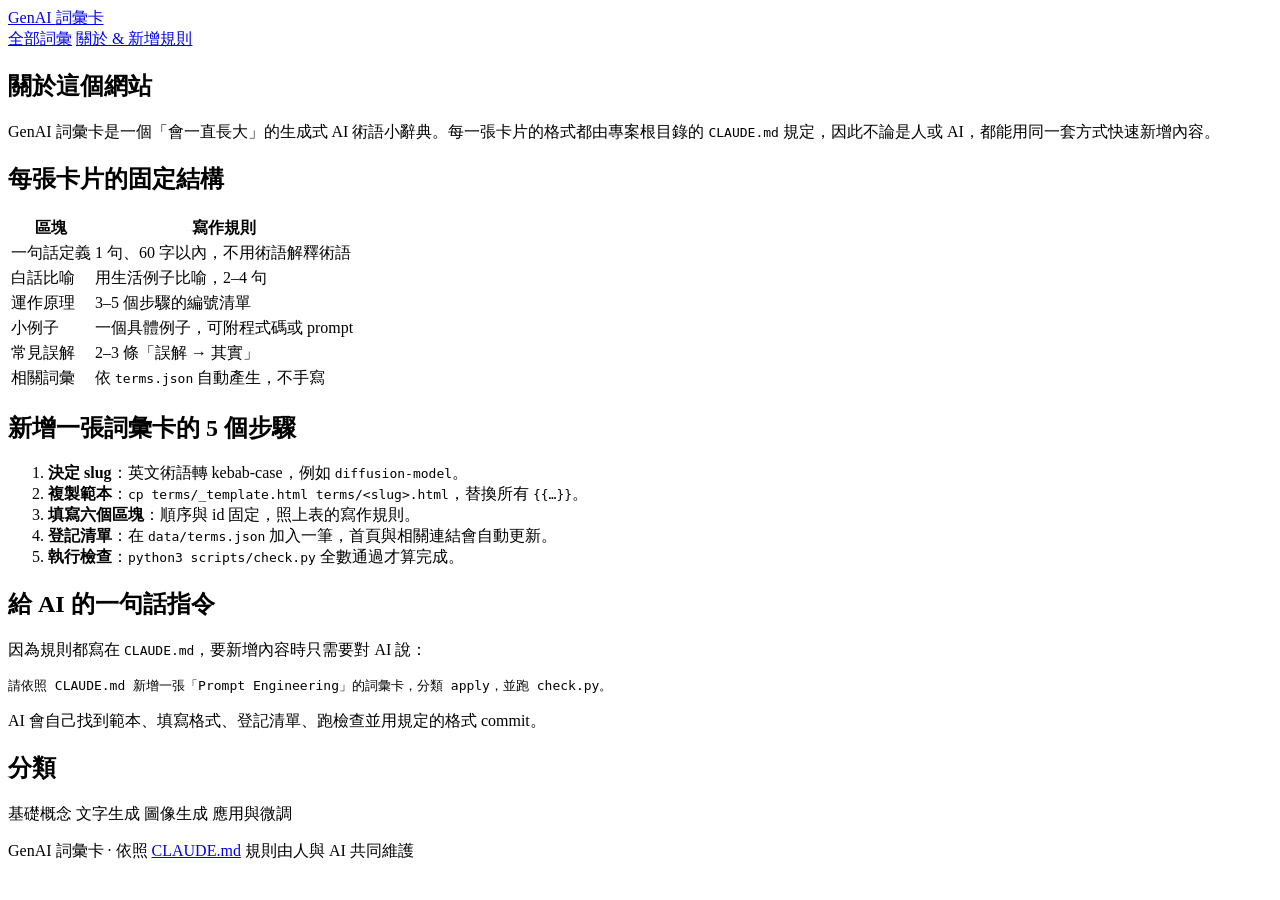
==== about.html @ 06db32c3 "Add files via upload" ====
<!doctype html>
<html lang="zh-Hant">
<head>
  <meta charset="utf-8">
  <meta name="viewport" content="width=device-width, initial-scale=1">
  <title>關於 · GenAI 詞彙卡</title>
  <meta name="description" content="GenAI 詞彙卡的專案說明與新增詞彙的規則。">
  <link rel="preconnect" href="https://fonts.googleapis.com">
  <link rel="preconnect" href="https://fonts.gstatic.com" crossorigin>
  <link href="https://fonts.googleapis.com/css2?family=Noto+Sans+TC:wght@400;500;700&display=swap" rel="stylesheet">
  <link rel="stylesheet" href="assets/style.css">
</head>
<body>
  <header class="site-header">
    <div class="wrap">
      <a class="brand" href="index.html">GenAI <span>詞彙卡</span></a>
      <nav class="site-nav">
        <a href="index.html">全部詞彙</a>
        <a href="about.html" aria-current="page">關於 & 新增規則</a>
      </nav>
    </div>
  </header>

  <main class="wrap prose">
    <section class="hero">
      <h1>關於這個網站</h1>
      <p>GenAI 詞彙卡是一個「會一直長大」的生成式 AI 術語小辭典。每一張卡片的格式都由專案根目錄的 <code>CLAUDE.md</code> 規定，因此不論是人或 AI，都能用同一套方式快速新增內容。</p>
    </section>

    <h2>每張卡片的固定結構</h2>
    <table>
      <thead><tr><th>區塊</th><th>寫作規則</th></tr></thead>
      <tbody>
        <tr><td>一句話定義</td><td>1 句、60 字以內，不用術語解釋術語</td></tr>
        <tr><td>白話比喻</td><td>用生活例子比喻，2–4 句</td></tr>
        <tr><td>運作原理</td><td>3–5 個步驟的編號清單</td></tr>
        <tr><td>小例子</td><td>一個具體例子，可附程式碼或 prompt</td></tr>
        <tr><td>常見誤解</td><td>2–3 條「誤解 → 其實」</td></tr>
        <tr><td>相關詞彙</td><td>依 <code>terms.json</code> 自動產生，不手寫</td></tr>
      </tbody>
    </table>

    <h2>新增一張詞彙卡的 5 個步驟</h2>
    <ol class="steps">
      <li><strong>決定 slug</strong>：英文術語轉 kebab-case，例如 <code>diffusion-model</code>。</li>
      <li><strong>複製範本</strong>：<code>cp terms/_template.html terms/&lt;slug&gt;.html</code>，替換所有 <code>{{…}}</code>。</li>
      <li><strong>填寫六個區塊</strong>：順序與 id 固定，照上表的寫作規則。</li>
      <li><strong>登記清單</strong>：在 <code>data/terms.json</code> 加入一筆，首頁與相關連結會自動更新。</li>
      <li><strong>執行檢查</strong>：<code>python3 scripts/check.py</code> 全數通過才算完成。</li>
    </ol>

    <h2>給 AI 的一句話指令</h2>
    <p>因為規則都寫在 <code>CLAUDE.md</code>，要新增內容時只需要對 AI 說：</p>
    <pre><code>請依照 CLAUDE.md 新增一張「Prompt Engineering」的詞彙卡，分類 apply，並跑 check.py。</code></pre>
    <p>AI 會自己找到範本、填寫格式、登記清單、跑檢查並用規定的格式 commit。</p>

    <h2>分類</h2>
    <p>
      <span class="badge cat-basic">基礎概念</span>
      <span class="badge cat-text">文字生成</span>
      <span class="badge cat-image">圖像生成</span>
      <span class="badge cat-apply">應用與微調</span>
    </p>
  </main>

  <footer class="site-footer">
    <div class="wrap">GenAI 詞彙卡 · 依照 <a href="about.html">CLAUDE.md</a> 規則由人與 AI 共同維護</div>
  </footer>
</body>
</html>
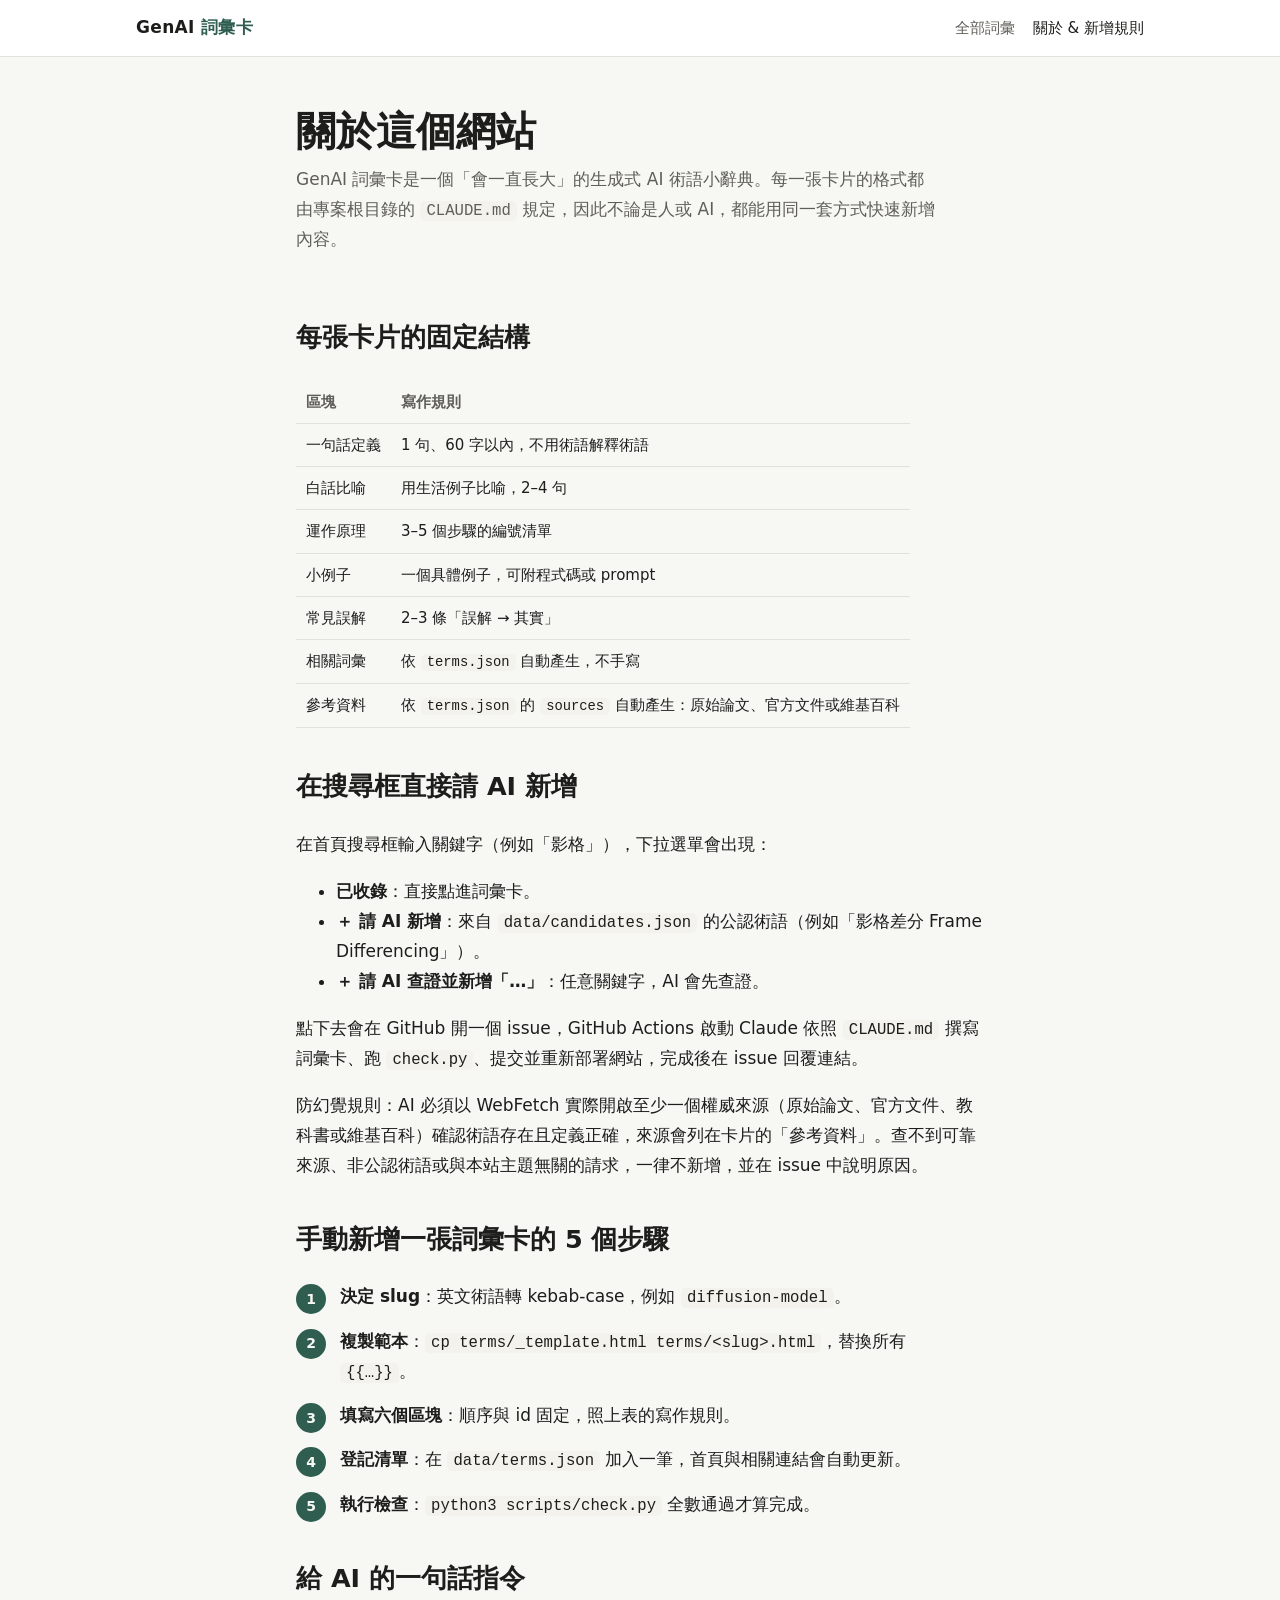
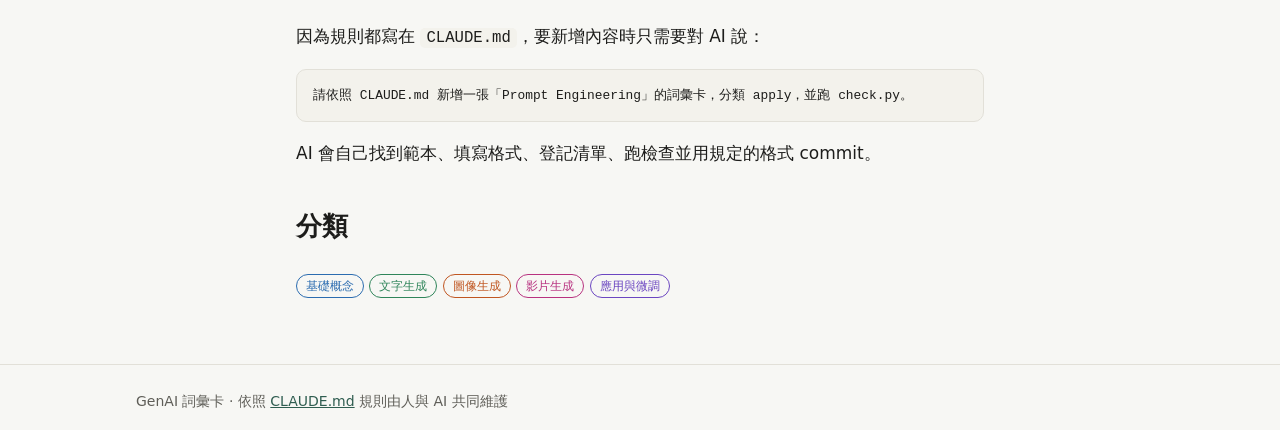
==== commit a42f8224: "feat: search suggestions with AI-assisted term creation and source requirements - Search box suggest" ====
--- a/about.html
+++ b/about.html
@@ -37,10 +37,21 @@
         <tr><td>小例子</td><td>一個具體例子，可附程式碼或 prompt</td></tr>
         <tr><td>常見誤解</td><td>2–3 條「誤解 → 其實」</td></tr>
         <tr><td>相關詞彙</td><td>依 <code>terms.json</code> 自動產生，不手寫</td></tr>
+        <tr><td>參考資料</td><td>依 <code>terms.json</code> 的 <code>sources</code> 自動產生：原始論文、官方文件或維基百科</td></tr>
       </tbody>
     </table>
 
-    <h2>新增一張詞彙卡的 5 個步驟</h2>
+    <h2>在搜尋框直接請 AI 新增</h2>
+    <p>在首頁搜尋框輸入關鍵字（例如「影格」），下拉選單會出現：</p>
+    <ul>
+      <li><strong>已收錄</strong>：直接點進詞彙卡。</li>
+      <li><strong>＋ 請 AI 新增</strong>：來自 <code>data/candidates.json</code> 的公認術語（例如「影格差分 Frame Differencing」）。</li>
+      <li><strong>＋ 請 AI 查證並新增「…」</strong>：任意關鍵字，AI 會先查證。</li>
+    </ul>
+    <p>點下去會在 GitHub 開一個 issue，GitHub Actions 啟動 Claude 依照 <code>CLAUDE.md</code> 撰寫詞彙卡、跑 <code>check.py</code>、提交並重新部署網站，完成後在 issue 回覆連結。</p>
+    <p class="note">防幻覺規則：AI 必須以 WebFetch 實際開啟至少一個權威來源（原始論文、官方文件、教科書或維基百科）確認術語存在且定義正確，來源會列在卡片的「參考資料」。查不到可靠來源、非公認術語或與本站主題無關的請求，一律不新增，並在 issue 中說明原因。</p>
+
+    <h2>手動新增一張詞彙卡的 5 個步驟</h2>
     <ol class="steps">
       <li><strong>決定 slug</strong>：英文術語轉 kebab-case，例如 <code>diffusion-model</code>。</li>
       <li><strong>複製範本</strong>：<code>cp terms/_template.html terms/&lt;slug&gt;.html</code>，替換所有 <code>{{…}}</code>。</li>
@@ -59,6 +70,7 @@
       <span class="badge cat-basic">基礎概念</span>
       <span class="badge cat-text">文字生成</span>
       <span class="badge cat-image">圖像生成</span>
+      <span class="badge cat-video">影片生成</span>
       <span class="badge cat-apply">應用與微調</span>
     </p>
   </main>
--- a/assets/style.css
+++ b/assets/style.css
@@ -0,0 +1,211 @@
+/* GenAI 詞彙卡 — 全站唯一樣式表。只用 :root 中的變數，勿在 HTML 寫 inline style。 */
+
+:root {
+  --bg: #f7f7f4;
+  --surface: #ffffff;
+  --surface-2: #f0efe9;
+  --text: #1d1d1b;
+  --muted: #5f5e58;
+  --border: #e2e0d8;
+  --accent: #2f5d50;
+  --code-bg: #f3f2ec;
+
+  --c-basic: #2b6cb0;
+  --c-text: #2f855a;
+  --c-image: #c05621;
+  --c-video: #b83280;
+  --c-apply: #6b46c1;
+
+  --radius: 14px;
+  --shadow: 0 1px 2px rgba(0,0,0,.04), 0 4px 16px rgba(0,0,0,.05);
+  --max: 1040px;
+  --font: "Noto Sans TC", system-ui, -apple-system, "PingFang TC", "Microsoft JhengHei", sans-serif;
+  --mono: ui-monospace, SFMono-Regular, Menlo, Consolas, monospace;
+}
+
+@media (prefers-color-scheme: dark) {
+  :root {
+    --bg: #151614;
+    --surface: #1e1f1c;
+    --surface-2: #262724;
+    --text: #ecebe6;
+    --muted: #a3a29b;
+    --border: #34352f;
+    --accent: #7fc4ac;
+    --code-bg: #262724;
+
+    --c-basic: #63a4ec;
+    --c-text: #5fc48d;
+    --c-image: #f0965a;
+    --c-video: #ee7fbf;
+    --c-apply: #a98af0;
+
+    --shadow: 0 1px 2px rgba(0,0,0,.3);
+  }
+}
+
+* { box-sizing: border-box; }
+html { -webkit-text-size-adjust: 100%; }
+body {
+  margin: 0;
+  background: var(--bg);
+  color: var(--text);
+  font-family: var(--font);
+  line-height: 1.75;
+  font-size: 17px;
+}
+a { color: var(--accent); }
+img { max-width: 100%; }
+
+.wrap { max-width: var(--max); margin: 0 auto; padding: 0 16px; }
+
+/* ---------- header / footer ---------- */
+.site-header {
+  border-bottom: 1px solid var(--border);
+  background: var(--surface);
+  position: sticky; top: 0; z-index: 10;
+}
+.site-header .wrap { display: flex; align-items: center; justify-content: space-between; height: 56px; gap: 12px; }
+.brand { font-weight: 700; color: var(--text); text-decoration: none; letter-spacing: .02em; white-space: nowrap; }
+.brand span { color: var(--accent); }
+.site-nav { display: flex; gap: 18px; }
+.site-nav a { color: var(--muted); text-decoration: none; font-size: 15px; }
+.site-nav a:hover, .site-nav a[aria-current="page"] { color: var(--text); }
+
+.site-footer { border-top: 1px solid var(--border); margin-top: 64px; padding: 24px 0; color: var(--muted); font-size: 14px; }
+
+/* ---------- home ---------- */
+.hero { padding: 48px 0 24px; }
+.hero h1 { font-size: clamp(28px, 5vw, 40px); line-height: 1.3; margin: 0 0 8px; }
+.hero p { color: var(--muted); margin: 0; max-width: 640px; }
+
+.toolbar { display: flex; flex-wrap: wrap; gap: 12px; align-items: center; margin: 24px 0; }
+.search-box { position: relative; flex: 1 1 260px; min-width: 0; }
+.search {
+  width: 100%;
+  padding: 10px 14px; font: inherit; font-size: 16px;
+  border: 1px solid var(--border); border-radius: 999px;
+  background: var(--surface); color: var(--text);
+}
+.search:focus { outline: 2px solid var(--accent); outline-offset: 1px; }
+.filters { display: flex; flex-wrap: wrap; gap: 8px; }
+.chip {
+  font: inherit; font-size: 14px; cursor: pointer;
+  padding: 6px 14px; border-radius: 999px;
+  border: 1px solid var(--border); background: var(--surface); color: var(--muted);
+}
+.chip[aria-pressed="true"] { background: var(--text); color: var(--bg); border-color: var(--text); }
+
+.count { color: var(--muted); font-size: 14px; margin: 0 0 12px; }
+
+.grid { display: grid; grid-template-columns: repeat(auto-fill, minmax(260px, 1fr)); gap: 16px; }
+.card {
+  display: flex; flex-direction: column; gap: 6px;
+  padding: 18px 18px 16px; border-radius: var(--radius);
+  background: var(--surface); border: 1px solid var(--border); box-shadow: var(--shadow);
+  color: var(--text); text-decoration: none;
+  border-top: 4px solid var(--cat, var(--accent));
+  transition: transform .15s ease;
+}
+.card:hover { transform: translateY(-2px); }
+.card h3 { margin: 0; font-size: 19px; }
+.card .en { color: var(--muted); font-size: 13px; }
+.card p { margin: 4px 0 0; font-size: 15px; color: var(--muted); line-height: 1.6; }
+.card .meta { margin-top: auto; padding-top: 8px; display: flex; gap: 8px; }
+.empty { color: var(--muted); padding: 32px 0; text-align: center; }
+
+.cat-basic { --cat: var(--c-basic); }
+.cat-text  { --cat: var(--c-text); }
+.cat-image { --cat: var(--c-image); }
+.cat-video { --cat: var(--c-video); }
+.cat-apply { --cat: var(--c-apply); }
+
+.badge {
+  display: inline-block; font-size: 12px; line-height: 1; padding: 5px 9px; border-radius: 999px;
+  color: var(--cat, var(--muted)); border: 1px solid currentColor; white-space: nowrap;
+}
+.badge.level { --cat: var(--muted); }
+
+/* search suggestions */
+.suggest {
+  position: absolute; left: 0; right: 0; top: calc(100% + 6px); z-index: 20;
+  list-style: none; margin: 0; padding: 6px;
+  background: var(--surface); border: 1px solid var(--border); border-radius: var(--radius); box-shadow: var(--shadow);
+  max-height: 60vh; overflow-y: auto;
+}
+.sg {
+  display: grid; grid-template-columns: 1fr auto; column-gap: 10px;
+  padding: 8px 12px; border-radius: 10px; text-decoration: none; color: var(--text);
+  border-left: 3px solid var(--cat, var(--border));
+}
+.sg:hover { background: var(--surface-2); }
+.sg-term { font-weight: 500; }
+.sg-en { grid-column: 1; color: var(--muted); font-size: 13px; }
+.sg-tag { grid-column: 2; grid-row: 1 / span 2; align-self: center; font-size: 12px; color: var(--muted); white-space: nowrap; }
+.sg-want .sg-tag, .sg-free .sg-term { color: var(--accent); }
+
+/* ---------- term page ---------- */
+.crumbs { font-size: 14px; color: var(--muted); padding-top: 24px; }
+.crumbs a { color: var(--muted); }
+.term-head { padding: 12px 0 8px; border-bottom: 1px solid var(--border); margin-bottom: 8px; }
+.term-head h1 { font-size: clamp(28px, 5vw, 38px); margin: 0; line-height: 1.3; }
+.term-head .en { color: var(--muted); margin: 2px 0 12px; }
+.term-head .meta { display: flex; gap: 8px; flex-wrap: wrap; }
+
+.term { max-width: 720px; }
+.term section { padding: 20px 0 4px; }
+.term h2 {
+  font-size: 15px; letter-spacing: .08em; color: var(--muted); font-weight: 600;
+  margin: 0 0 8px; display: flex; align-items: center; gap: 8px;
+}
+.term h2::before { content: ""; width: 4px; height: 16px; border-radius: 2px; background: var(--cat, var(--accent)); }
+.term #definition p { font-size: 21px; font-weight: 500; line-height: 1.6; margin: 0; }
+.term ol, .term ul { padding-left: 1.4em; }
+.term li { margin: 6px 0; }
+.term .note {
+  background: var(--surface-2); border-radius: 10px; padding: 12px 16px; font-size: 15px; color: var(--muted);
+}
+pre {
+  background: var(--code-bg); border: 1px solid var(--border); border-radius: 10px;
+  padding: 14px 16px; overflow-x: auto; font-size: 14px; line-height: 1.6;
+}
+code { font-family: var(--mono); font-size: .92em; }
+:not(pre) > code { background: var(--code-bg); padding: 1px 6px; border-radius: 5px; }
+
+.related-list { display: flex; flex-wrap: wrap; gap: 8px; list-style: none; padding: 0 !important; margin: 0; }
+.related-list a {
+  display: inline-block; padding: 6px 14px; border-radius: 999px; text-decoration: none;
+  border: 1px solid var(--border); background: var(--surface); color: var(--text); font-size: 15px;
+}
+.related-list a:hover { border-color: var(--cat, var(--accent)); }
+
+.sources { padding-left: 1.4em; font-size: 15px; word-break: break-all; }
+
+.pager { display: flex; justify-content: space-between; gap: 12px; margin-top: 40px; }
+.pager a {
+  flex: 1; padding: 14px 16px; border-radius: var(--radius); border: 1px solid var(--border);
+  background: var(--surface); text-decoration: none; color: var(--text); min-width: 0;
+}
+.pager a small { display: block; color: var(--muted); font-size: 13px; }
+.pager .next { text-align: right; }
+
+/* ---------- about ---------- */
+.prose { max-width: 720px; }
+.prose h2 { margin-top: 36px; }
+.steps { counter-reset: s; list-style: none; padding: 0; }
+.steps li { counter-increment: s; position: relative; padding-left: 44px; margin: 14px 0; }
+.steps li::before {
+  content: counter(s); position: absolute; left: 0; top: 2px;
+  width: 30px; height: 30px; border-radius: 50%; display: grid; place-items: center;
+  background: var(--accent); color: var(--bg); font-weight: 700; font-size: 14px;
+}
+table { border-collapse: collapse; width: 100%; font-size: 15px; display: block; overflow-x: auto; }
+th, td { border-bottom: 1px solid var(--border); padding: 8px 10px; text-align: left; vertical-align: top; }
+th { color: var(--muted); font-weight: 600; white-space: nowrap; }
+
+@media (max-width: 520px) {
+  body { font-size: 16px; }
+  .site-nav { gap: 12px; }
+  .pager { flex-direction: column; }
+  .pager .next { text-align: left; }
+}
